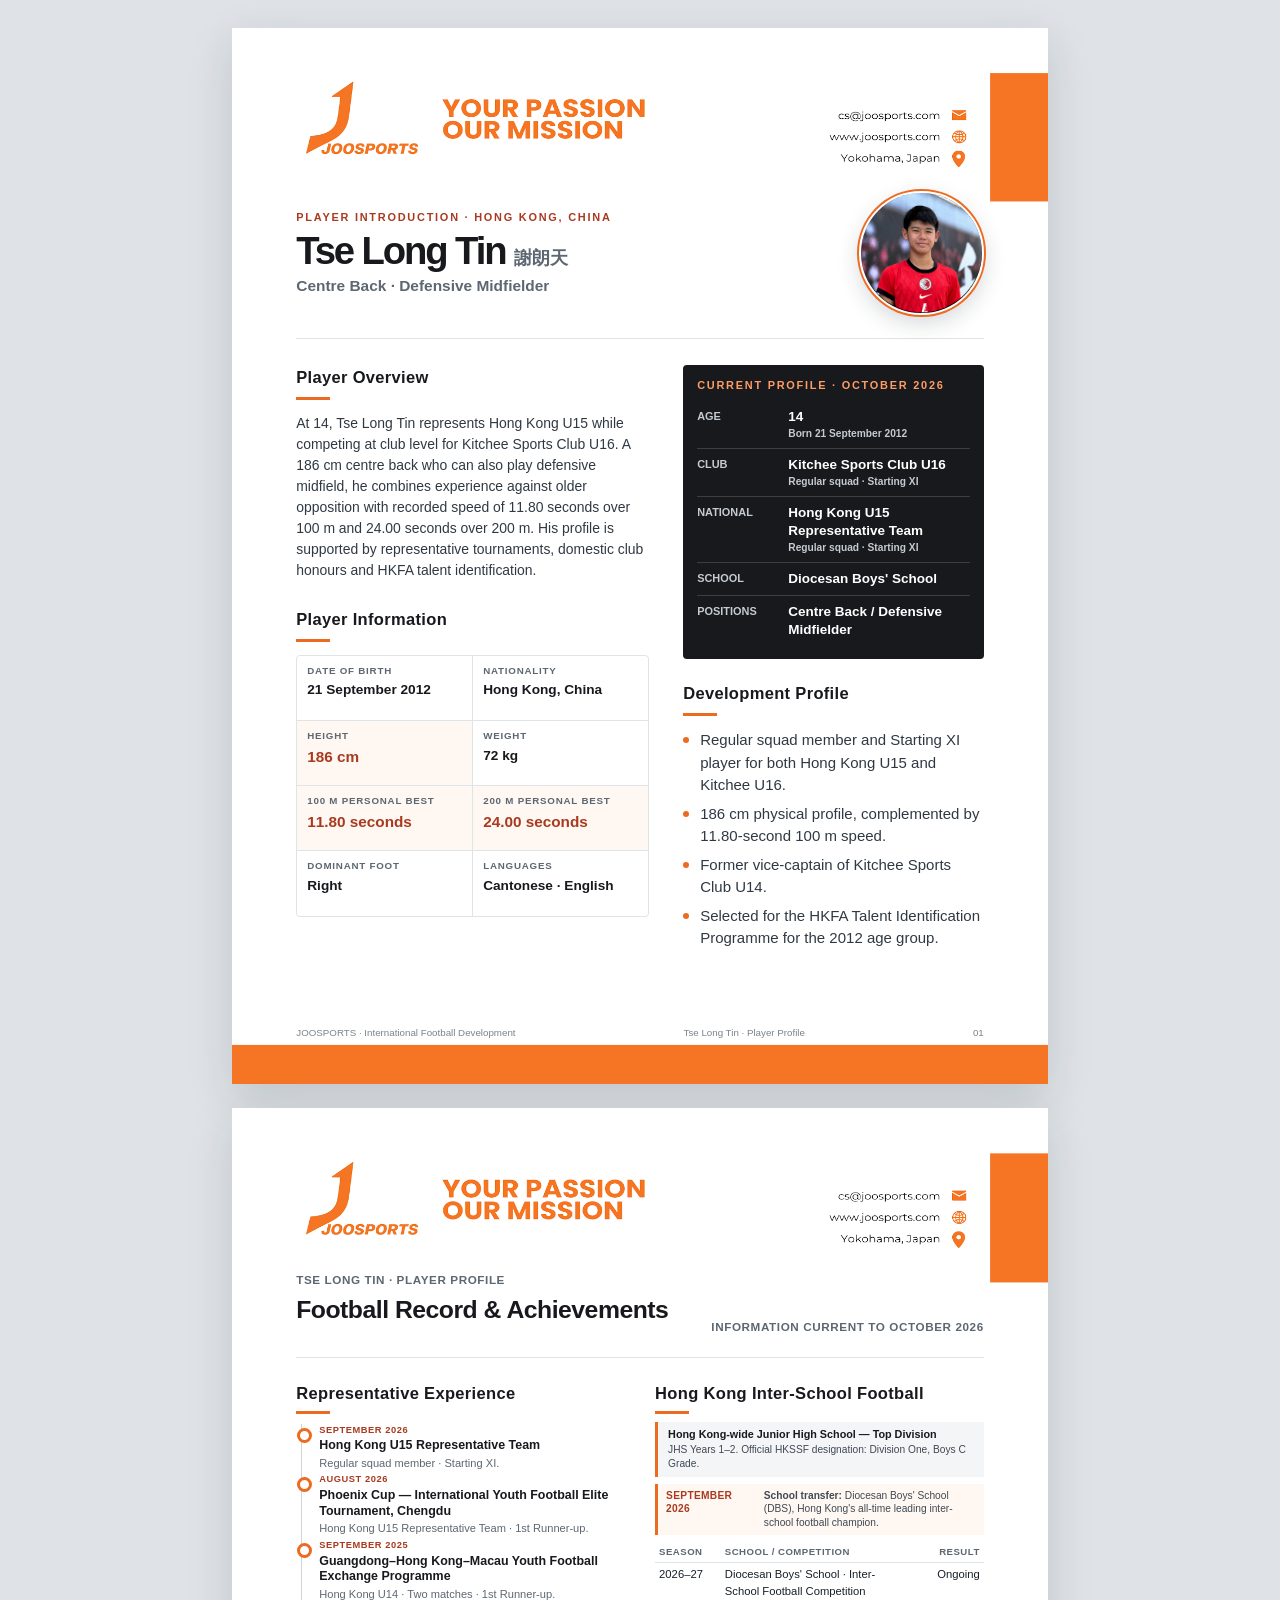
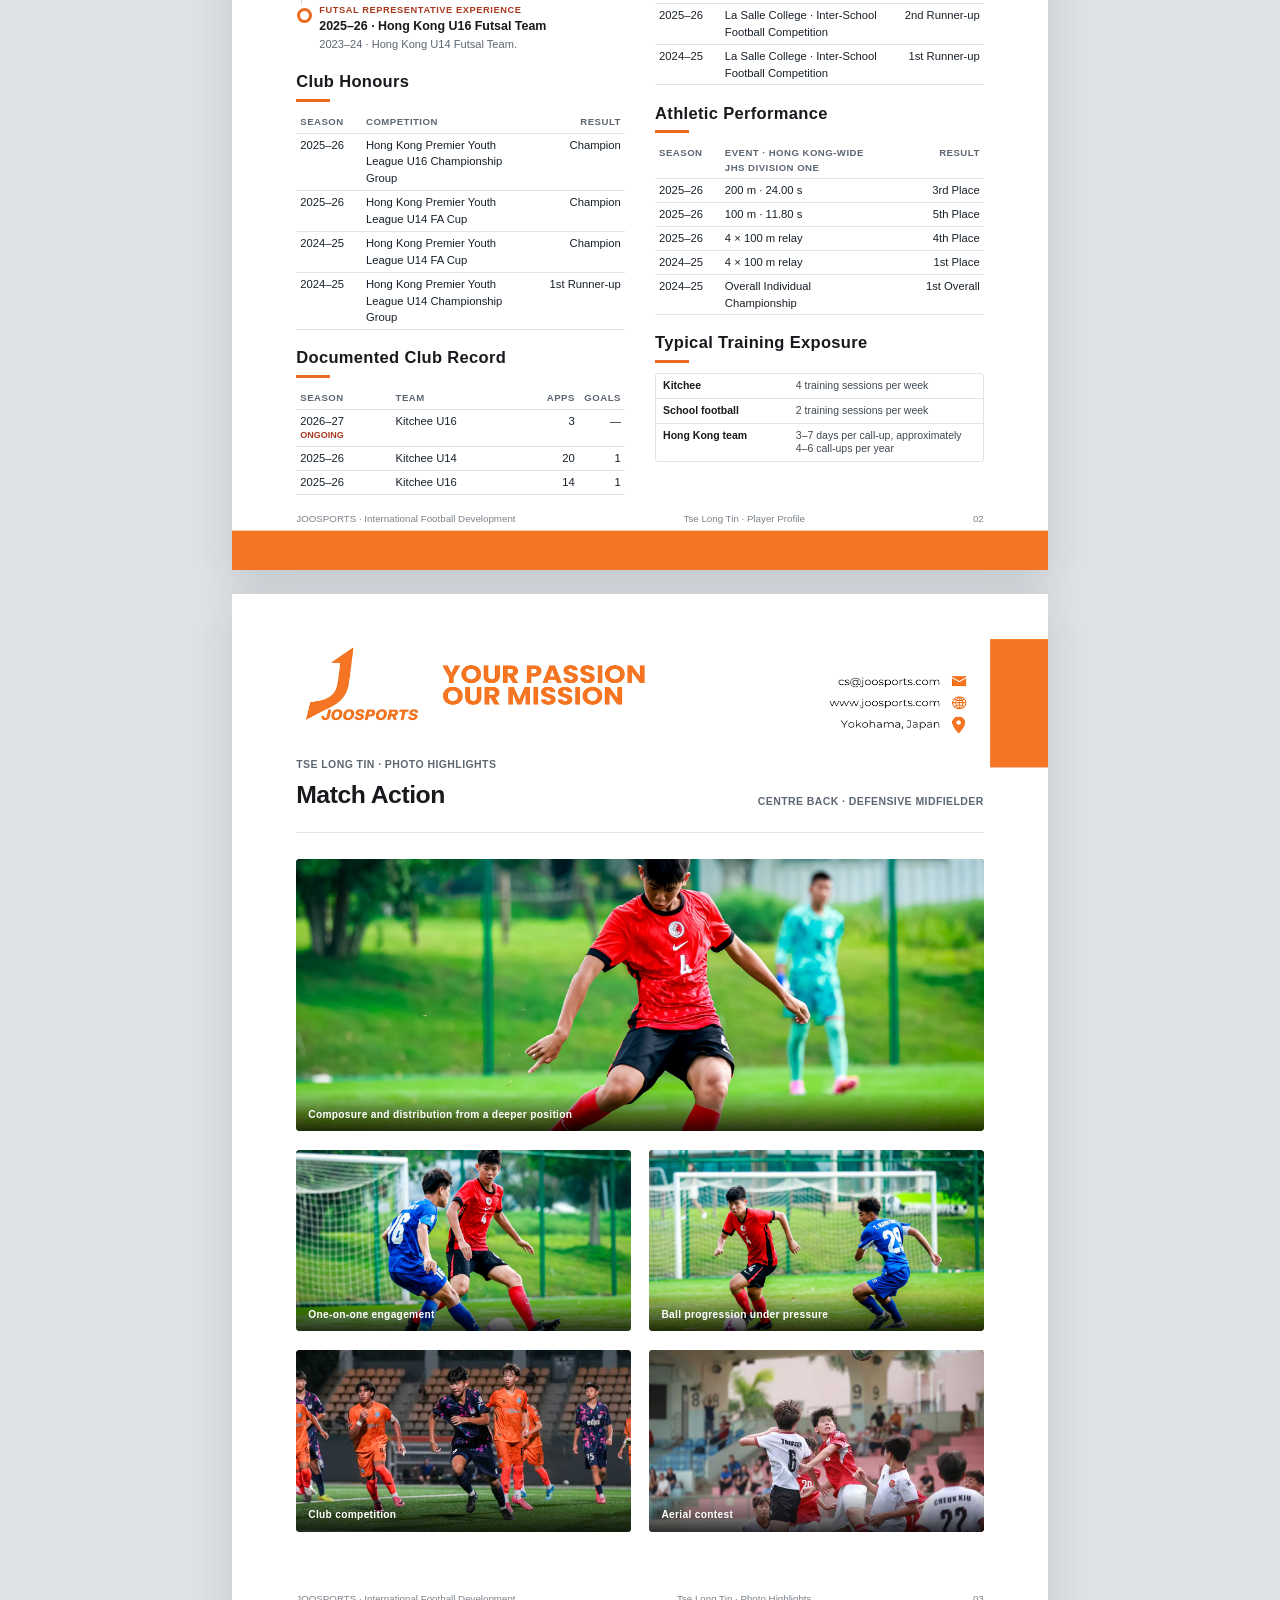
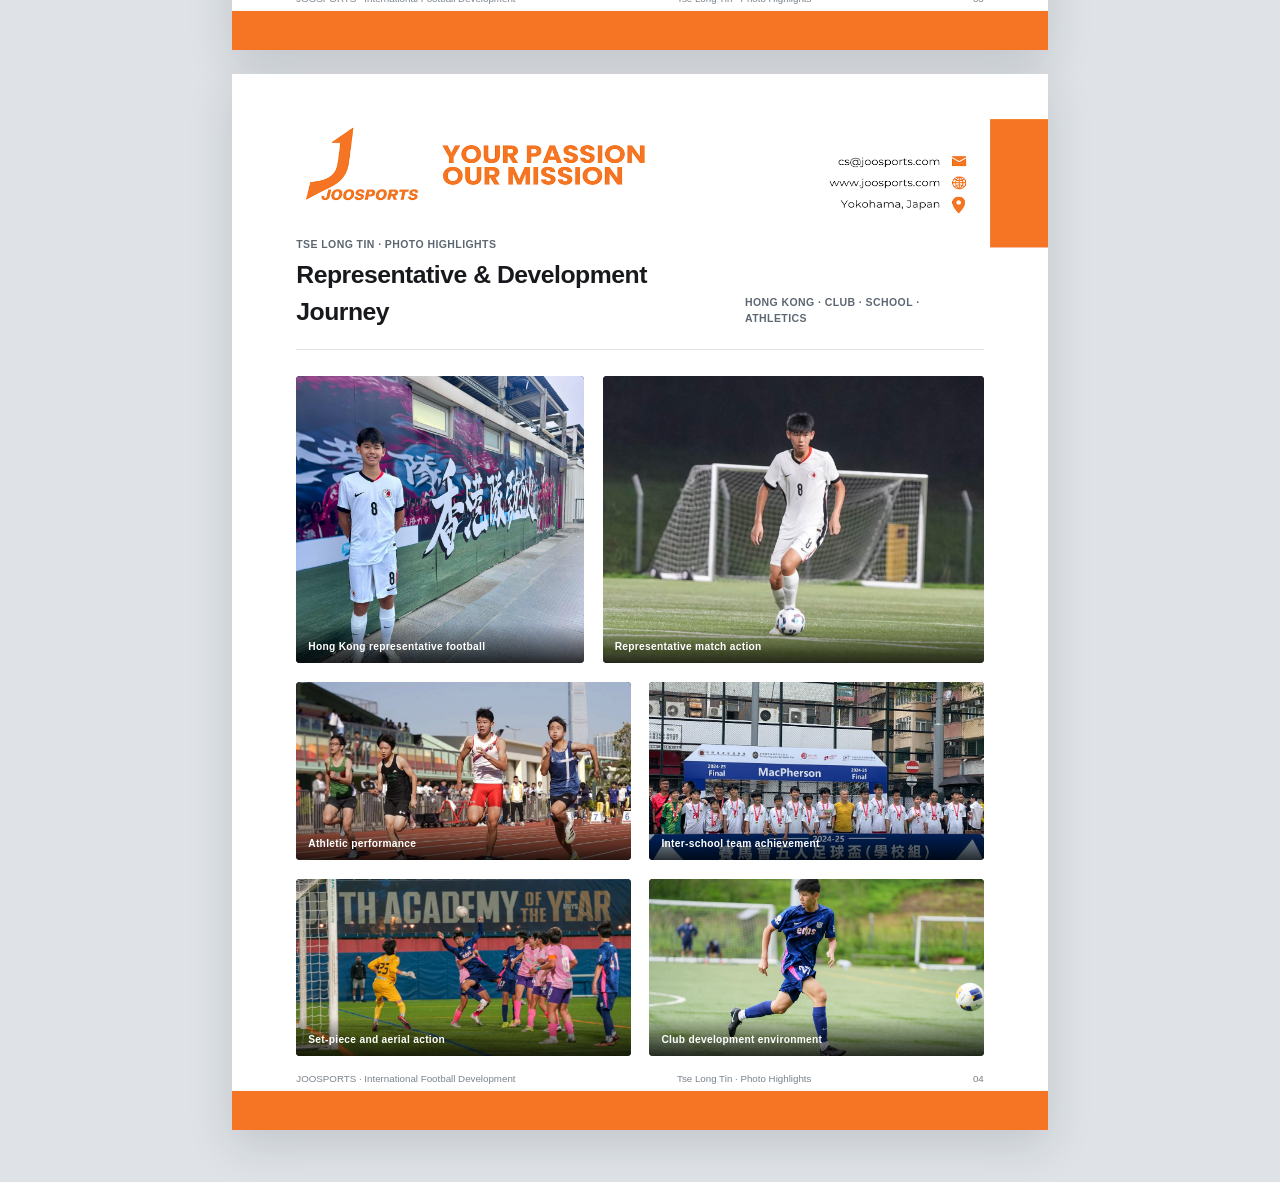
==== index.html @ f3e826a6 "Publish Tse Long Tin player profile" ====
<!doctype html>
<html lang="en">
<head>
  <meta charset="utf-8">
  <meta name="viewport" content="width=device-width, initial-scale=1">
  <meta http-equiv="refresh" content="0; url=tse-long-tin-player-profile.html">
  <link rel="canonical" href="tse-long-tin-player-profile.html">
  <title>Tse Long Tin | Player Profile</title>
</head>
<body>
  <p><a href="tse-long-tin-player-profile.html">View Tse Long Tin's player profile</a></p>
</body>
</html>
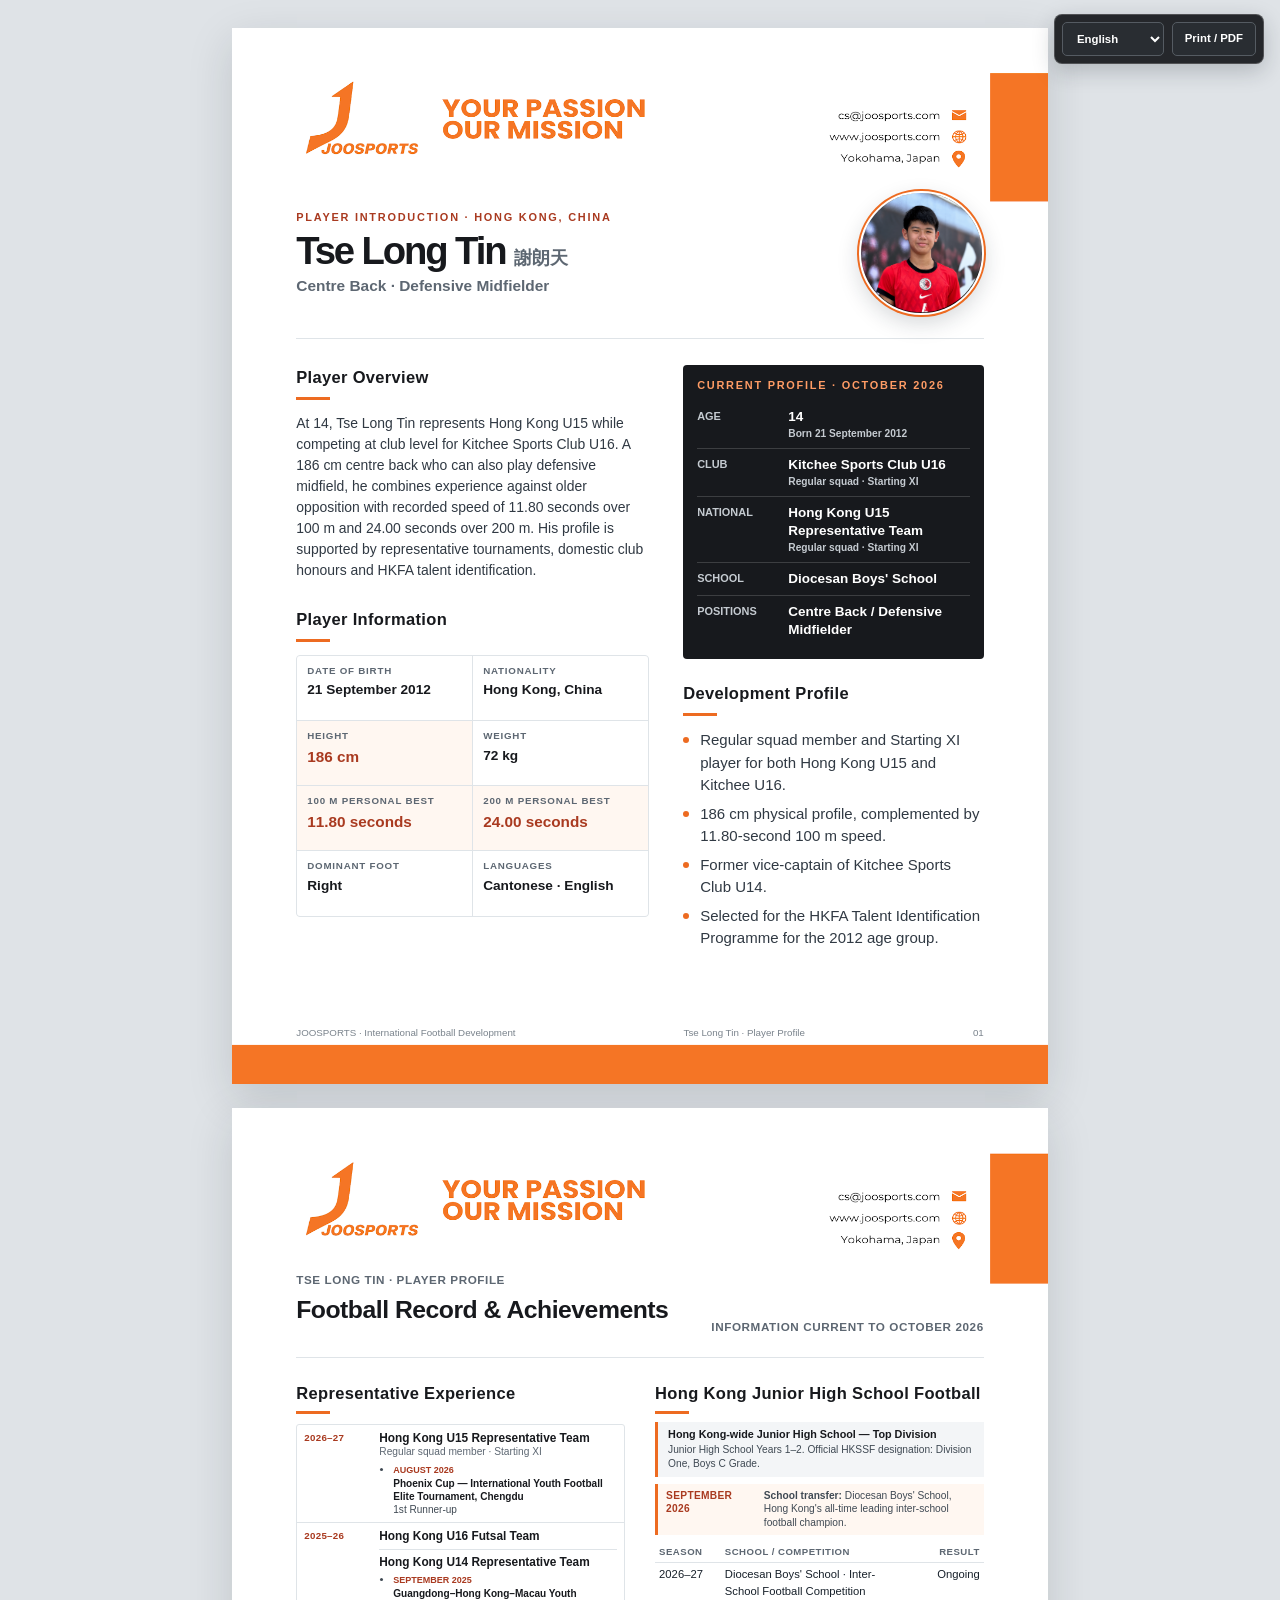
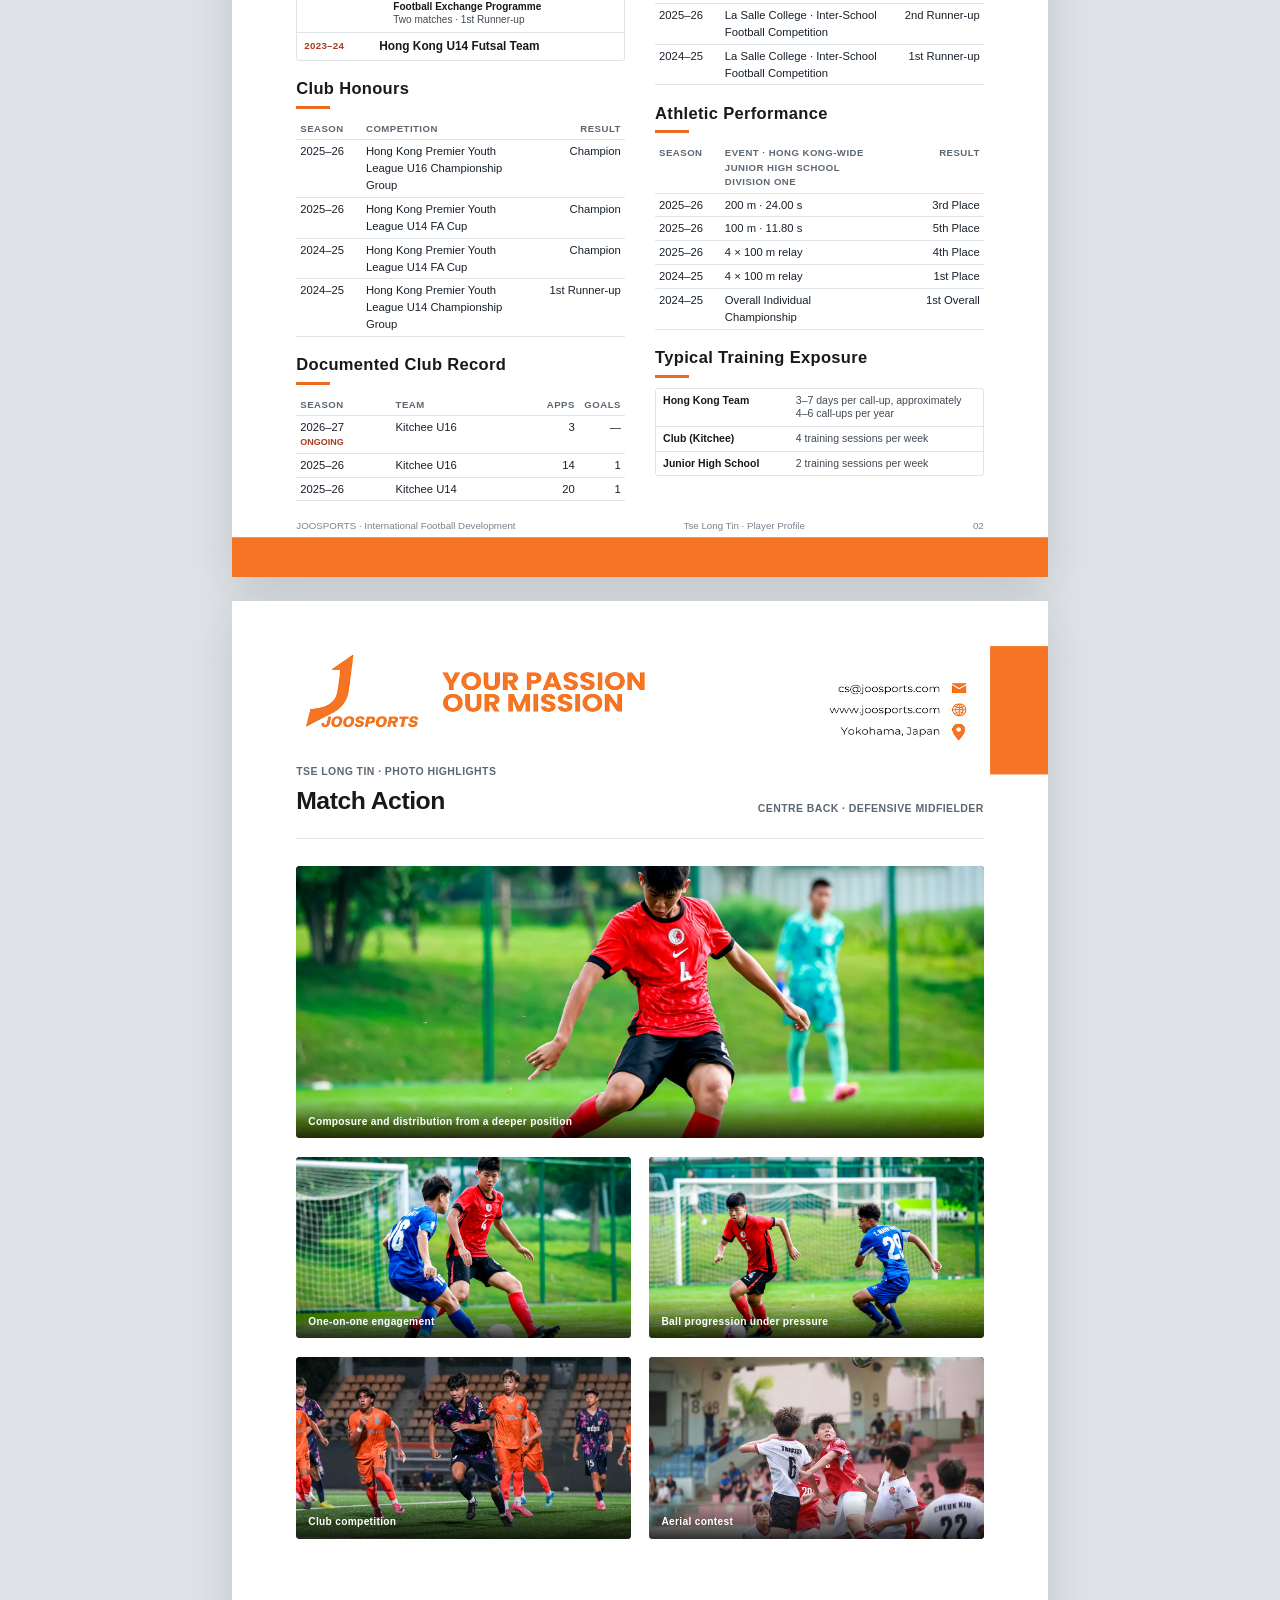
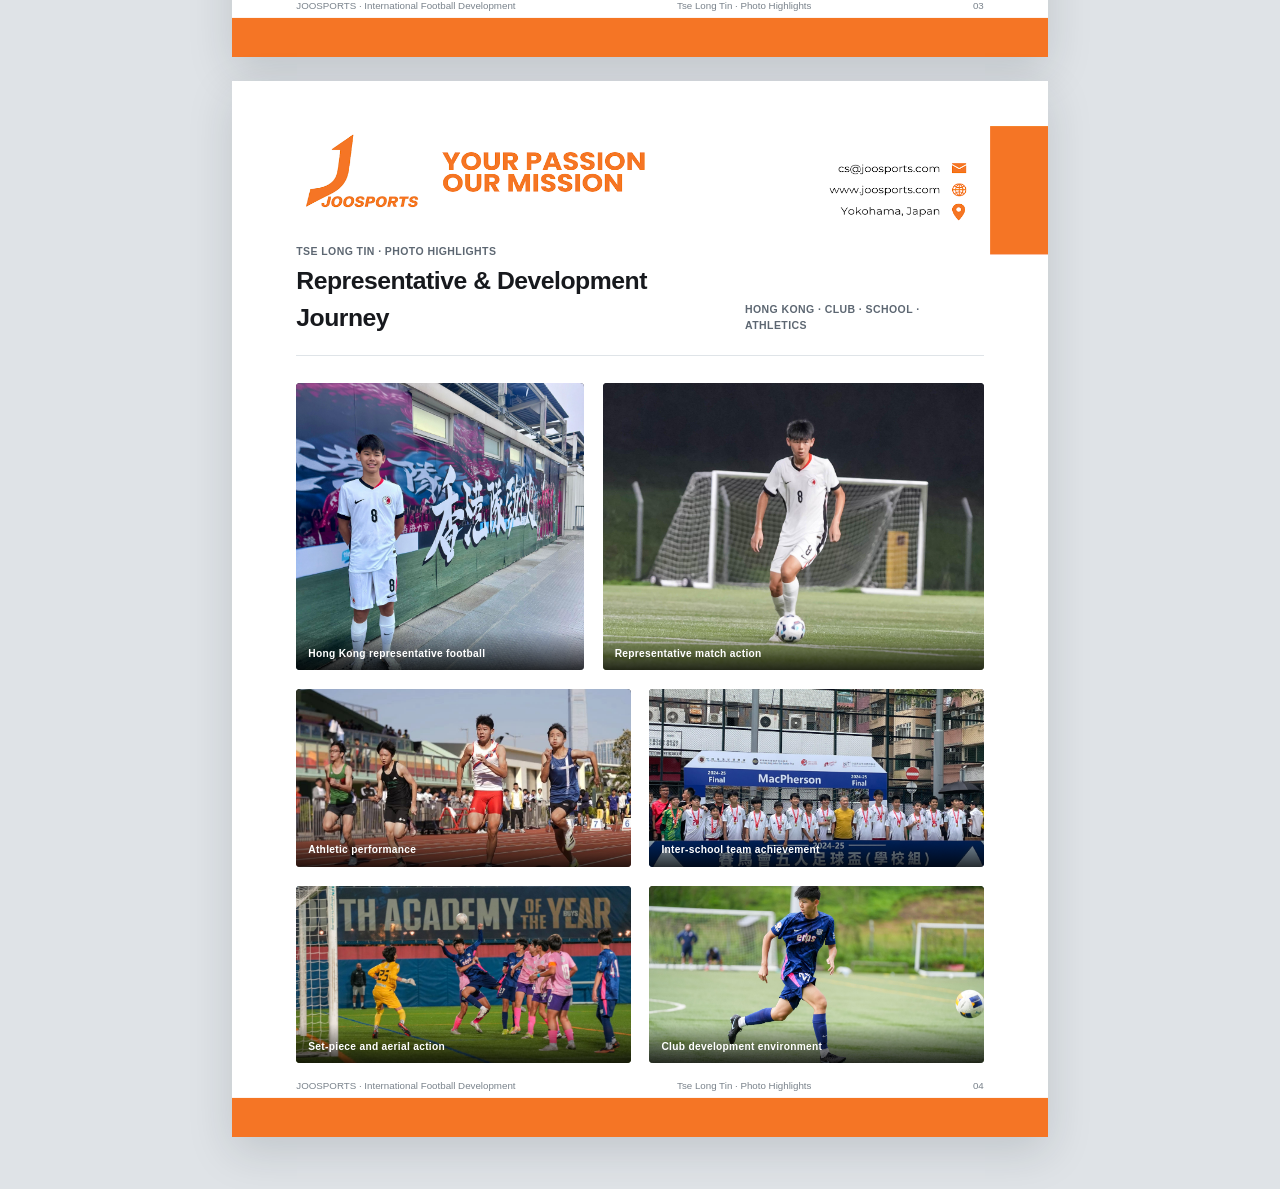
==== commit fb918fa4: "Add professional player social metadata" ====
--- a/index.html
+++ b/index.html
@@ -4,8 +4,27 @@
   <meta charset="utf-8">
   <meta name="viewport" content="width=device-width, initial-scale=1">
   <meta http-equiv="refresh" content="0; url=tse-long-tin-player-profile.html">
-  <link rel="canonical" href="tse-long-tin-player-profile.html">
-  <title>Tse Long Tin | Player Profile</title>
+  <title>Tse Long Tin (謝朗天) | Football Player Profile</title>
+  <meta name="description" content="Official JOOSPORTS football profile for Tse Long Tin (謝朗天), a 186 cm centre back representing Hong Kong U15 and Kitchee Sports Club U16.">
+  <meta name="robots" content="index, follow, max-image-preview:large">
+  <meta name="theme-color" content="#17191d">
+  <link rel="canonical" href="https://joosports.github.io/public-repo/tse-long-tin-player-profile.html">
+  <link rel="image_src" href="https://joosports.github.io/public-repo/assets/tse-long-tin-social-preview.png">
+  <meta property="og:type" content="profile">
+  <meta property="og:site_name" content="JOOSPORTS">
+  <meta property="og:title" content="Tse Long Tin (謝朗天) | Football Player Profile">
+  <meta property="og:description" content="Hong Kong U15 and Kitchee U16 centre back. View Tse Long Tin's representative, club, school and athletic profile.">
+  <meta property="og:url" content="https://joosports.github.io/public-repo/tse-long-tin-player-profile.html">
+  <meta property="og:image" content="https://joosports.github.io/public-repo/assets/tse-long-tin-social-preview.png">
+  <meta property="og:image:type" content="image/png">
+  <meta property="og:image:width" content="1200">
+  <meta property="og:image:height" content="630">
+  <meta property="og:image:alt" content="Tse Long Tin football player profile — Hong Kong U15 and Kitchee U16">
+  <meta name="twitter:card" content="summary_large_image">
+  <meta name="twitter:title" content="Tse Long Tin (謝朗天) | Football Player Profile">
+  <meta name="twitter:description" content="Hong Kong U15 and Kitchee U16 centre back. Professional player profile by JOOSPORTS.">
+  <meta name="twitter:image" content="https://joosports.github.io/public-repo/assets/tse-long-tin-social-preview.png">
+  <meta name="twitter:image:alt" content="Tse Long Tin football player profile — Hong Kong U15 and Kitchee U16">
 </head>
 <body>
   <p><a href="tse-long-tin-player-profile.html">View Tse Long Tin's player profile</a></p>
